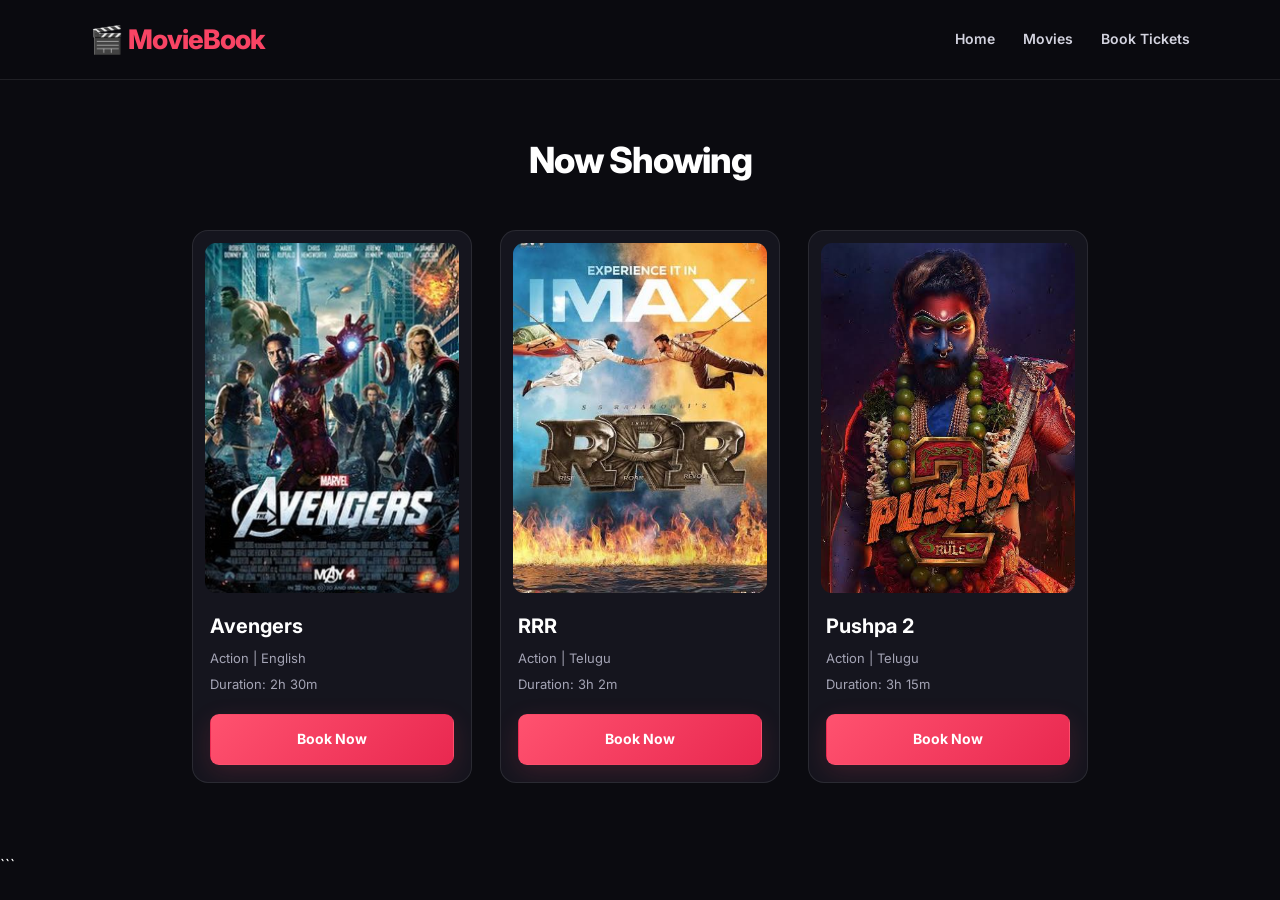
==== movie booking/movies.html @ eedca4fd "Add files via upload" ====
<!DOCTYPE html>
<html lang="en">
<head>
    <meta charset="UTF-8">
    <meta name="viewport" content="width=device-width, initial-scale=1.0">
    <title>Movies - MovieBook</title>
    <link rel="stylesheet" href="style.css">
</head>
<body>

<header>
    <h1>🎬 MovieBook</h1>
    <nav>
        <a href="index.html">Home</a>
        <a href="movies.html">Movies</a>
        <a href="booking.html">Book Tickets</a>
    </nav>
</header>

<h2 class="section-title">Now Showing</h2>

<div class="movie-container">

    <div class="movie-card">
        <img src="images/The Avengers.jpg" alt="The Avengers poster">
        <h3>Avengers</h3>
        <p>Action | English</p>
        <p>Duration: 2h 30m</p>
        <button class="btn"
                onclick="bookMovie('Avengers')">
            Book Now
        </button>
    </div>

    <div class="movie-card">
        <img src="images/RRR.jpg" alt="RRR poster">
        <h3>RRR</h3>
        <p>Action | Telugu</p>
        <p>Duration: 3h 2m</p>
        <button class="btn"
                onclick="bookMovie('RRR')">
            Book Now
        </button>
    </div>

    <div class="movie-card">
        <img src="images/puspha.jpg" alt="puspha poster">
        <h3>Pushpa 2</h3>
        <p>Action | Telugu</p>
        <p>Duration: 3h 15m</p>
        <button class="btn"
                onclick="bookMovie('Pushpa 2')">
            Book Now
        </button>
    </div>

</div>

<script src="script.js"></script>
</body>
</html>
```
---- movie booking/style.css ----
@import url('https://fonts.googleapis.com/css2?family=Inter:wght@400;500;600;700;800&display=swap');

:root {
    --bg: #0b0b10;
    --surface: #15151e;
    --surface-light: #20202c;
    --primary: #f84464;
    --primary-hover: #ff607b;
    --text: #ffffff;
    --muted: #a4a4b5;
    --border: rgba(255, 255, 255, 0.09);
    --radius: 16px;
}

* {
    margin: 0;
    padding: 0;
    box-sizing: border-box;
}

html {
    scroll-behavior: smooth;
}

body {
    font-family: 'Inter', Arial, sans-serif;
    background: var(--bg);
    color: var(--text);
    line-height: 1.6;
    min-height: 100vh;
}

a {
    color: inherit;
    text-decoration: none;
}

button,
input,
select {
    font: inherit;
}

button {
    cursor: pointer;
}

/* NAVIGATION */

header {
    position: sticky;
    top: 0;
    z-index: 100;
    display: flex;
    align-items: center;
    justify-content: space-between;
    gap: 20px;
    padding: 18px 7%;
    background: rgba(11, 11, 16, 0.92);
    backdrop-filter: blur(16px);
    border-bottom: 1px solid var(--border);
}

header h1 {
    font-size: 27px;
    font-weight: 800;
    letter-spacing: -1px;
    color: var(--primary);
    white-space: nowrap;
}

nav {
    display: flex;
    align-items: center;
    gap: 28px;
}

nav a {
    font-size: 14px;
    font-weight: 600;
    color: #d3d3df;
    transition: color 0.25s ease;
}

nav a:hover,
nav a:focus-visible {
    color: var(--primary);
}

/* HOMEPAGE HERO */

.hero {
    min-height: 570px;
    display: flex;
    flex-direction: column;
    align-items: center;
    justify-content: center;
    text-align: center;
    padding: 80px 24px;
    background:
        radial-gradient(
            ellipse at 50% 100%,
            rgba(248, 68, 100, 0.22),
            transparent 55%
        ),
        linear-gradient(135deg, #17121e, #0b0b10 65%);
    border-bottom: 1px solid var(--border);
}

.hero h2 {
    max-width: 850px;
    font-size: clamp(38px, 6vw, 68px);
    line-height: 1.1;
    letter-spacing: -2.5px;
    font-weight: 800;
    margin-bottom: 24px;
}

.hero p {
    max-width: 600px;
    color: var(--muted);
    font-size: 18px;
    margin-bottom: 32px;
}

/* BUTTONS */

.btn {
    display: inline-flex;
    justify-content: center;
    align-items: center;
    gap: 8px;
    padding: 13px 24px;
    border: 1px solid transparent;
    border-radius: 9px;
    background: linear-gradient(135deg, #ff526f, #e92850);
    color: white;
    font-weight: 700;
    font-size: 14px;
    box-shadow: 0 7px 24px rgba(248, 68, 100, 0.16);
    transition:
        transform 0.25s ease,
        box-shadow 0.25s ease,
        background 0.25s ease;
}

.btn:hover {
    transform: translateY(-3px);
    background: linear-gradient(135deg, #ff7087, #f84464);
    box-shadow: 0 12px 28px rgba(248, 68, 100, 0.28);
}

.btn:focus-visible,
.seat:focus-visible,
nav a:focus-visible {
    outline: 2px solid white;
    outline-offset: 4px;
}

/* MOVIE LIST */

.section-title,
.page-title {
    text-align: center;
    font-size: clamp(28px, 4vw, 36px);
    font-weight: 800;
    letter-spacing: -1px;
    margin: 52px 0 30px;
}

.movie-container {
    display: grid;
    grid-template-columns: repeat(3, minmax(0, 280px));
    justify-content: center;
    gap: 28px;
    padding: 10px 7% 70px;
}

.movie-card {
    overflow: hidden;
    background: var(--surface);
    border: 1px solid var(--border);
    border-radius: var(--radius);
    padding: 12px;
    transition:
        transform 0.3s ease,
        border-color 0.3s ease,
        box-shadow 0.3s ease;
}

.movie-card:hover {
    transform: translateY(-8px);
    border-color: rgba(248, 68, 100, 0.55);
    box-shadow: 0 18px 45px rgba(0, 0, 0, 0.3);
}

.movie-card img {
    display: block;
    width: 100%;
    height: 350px;
    object-fit: cover;
    border-radius: 11px;
    background: var(--surface-light);
}

.movie-card h3 {
    font-size: 20px;
    font-weight: 700;
    margin: 17px 5px 6px;
}

.movie-card p {
    font-size: 13px;
    color: var(--muted);
    margin: 5px;
}

.movie-card .btn {
    width: calc(100% - 10px);
    margin: 15px 5px 5px;
}

/* BOOKING FORM */

.booking-box {
    width: min(100% - 32px, 600px);
    margin: 45px auto;
    padding: 34px;
    background: var(--surface);
    border: 1px solid var(--border);
    border-radius: 20px;
    box-shadow: 0 20px 65px rgba(0, 0, 0, 0.22);
}

.booking-box h2 {
    text-align: center;
    font-size: 29px;
    margin-bottom: 25px;
}

.booking-box h3 {
    margin-top: 24px;
    margin-bottom: 10px;
    font-size: 17px;
}

.booking-box label {
    display: block;
    margin: 16px 0 7px;
    font-size: 13px;
    font-weight: 600;
    color: #dddded;
}

.booking-box input,
.booking-box select {
    width: 100%;
    min-height: 48px;
    padding: 12px 14px;
    background: #0e0e15;
    color: white;
    border: 1px solid #333341;
    border-radius: 9px;
    outline: none;
    margin-bottom: 8px;
    transition: border-color 0.2s ease;
}

.booking-box input:focus,
.booking-box select:focus {
    border-color: var(--primary);
}

.booking-box input[readonly] {
    color: #ff8da0;
}

.booking-box p {
    margin: 12px 0;
    color: #dedee9;
}

.booking-box form > .btn {
    width: 100%;
    margin-top: 24px;
}

/* SEAT SELECTION */

.seats {
    display: grid;
    grid-template-columns: repeat(6, minmax(0, 1fr));
    gap: 10px;
    margin: 22px 0;
}

.seat {
    min-width: 0;
    padding: 12px 3px;
    background: #292936;
    color: #eeeeF7;
    border: 1px solid #414151;
    border-radius: 7px;
    font-size: 12px;
    font-weight: 600;
    transition: all 0.2s ease;
}

.seat:hover {
    border-color: var(--primary);
    color: white;
}

.seat.selected {
    background: #2bd69b;
    border-color: #2bd69b;
    color: #071b13;
    box-shadow: 0 0 16px rgba(43, 214, 155, 0.2);
}

/* TICKET CONFIRMATION */

#ticket {
    text-align: center;
}

#ticket h2 {
    color: #2bd69b;
}

#ticket p {
    padding: 10px 0;
    border-bottom: 1px solid var(--border);
    text-align: left;
    overflow-wrap: anywhere;
}

#ticket .btn {
    margin-top: 24px;
}

/* FOOTER */

footer {
    text-align: center;
    padding: 28px 20px;
    color: var(--muted);
    background: #101016;
    border-top: 1px solid var(--border);
    font-size: 13px;
    margin-top: 45px;
}

/* RESPONSIVE DESIGN */

@media (max-width: 900px) {
    header {
        padding: 17px 5%;
    }

    nav {
        gap: 16px;
    }

    .movie-container {
        grid-template-columns: repeat(2, minmax(0, 280px));
        padding-left: 5%;
        padding-right: 5%;
    }

    .hero {
        min-height: 470px;
    }
}

@media (max-width: 600px) {
    header {
        flex-direction: column;
        gap: 12px;
        padding: 15px;
    }

    header h1 {
        font-size: 24px;
    }

    nav {
        flex-wrap: wrap;
        justify-content: center;
        gap: 16px;
    }

    nav a {
        font-size: 13px;
    }

    .hero {
        min-height: 420px;
        padding: 60px 20px;
    }

    .hero h2 {
        letter-spacing: -1px;
    }

    .hero p {
        font-size: 15px;
    }

    .movie-container {
        grid-template-columns: minmax(0, 320px);
        gap: 20px;
    }

    .movie-card img {
        height: 360px;
    }

    .booking-box {
        padding: 22px 17px;
    }

    .seats {
        gap: 7px;
    }

    .seat {
        padding: 11px 2px;
        font-size: 11px;
    }

    .section-title,
    .page-title {
        margin-top: 35px;
    }
}

/* REDUCED MOTION ACCESSIBILITY */

@media (prefers-reduced-motion: reduce) {
    *,
    *::before,
    *::after {
        scroll-behavior: auto !important;
        transition-duration: 0.01ms !important;
    }
}
.booking-app {
    width: min(100% - 32px, 650px);
    margin: 45px auto;
    padding: 32px;
    background: var(--surface);
    border: 1px solid var(--border);
    border-radius: 20px;
    box-shadow: 0 20px 60px rgba(0, 0, 0, 0.25);
}

.booking-app > h2 {
    font-size: 30px;
    text-align: center;
}

.booking-subtitle {
    text-align: center;
    color: var(--muted);
    margin: 8px 0 26px;
}

.booking-progress {
    height: 6px;
    border-radius: 20px;
    background: #30303b;
    overflow: hidden;
}

.progress-fill {
    width: 25%;
    height: 100%;
    background: var(--primary);
    transition: width 0.3s ease;
}

.step-label {
    color: var(--muted);
    font-size: 13px;
    margin: 12px 0 24px;
}

.booking-step {
    display: none;
}

.booking-step.active {
    display: block;
    animation: stepFade 0.25s ease;
}

.booking-step h3 {
    font-size: 21px;
    margin-bottom: 20px;
}

.booking-step label {
    display: block;
    margin: 16px 0 7px;
    font-size: 13px;
    font-weight: 600;
}

.booking-step input,
.booking-step select {
    width: 100%;
    min-height: 48px;
    padding: 12px;
    background: #0e0e15;
    color: white;
    border: 1px solid #373744;
    border-radius: 9px;
}

.booking-step input:focus,
.booking-step select:focus {
    outline: 2px solid var(--primary);
    outline-offset: 1px;
}

.screen-display {
    text-align: center;
    padding: 12px;
    margin: 25px 0;
    border-radius: 50% 50% 8px 8px;
    border-top: 4px solid #f84464;
    color: var(--muted);
    font-size: 12px;
    letter-spacing: 5px;
}

.seat-legend {
    display: flex;
    justify-content: center;
    gap: 24px;
    font-size: 12px;
    color: var(--muted);
    margin-bottom: 20px;
}

.booking-app .seats {
    display: grid;
    grid-template-columns: repeat(6, minmax(0, 1fr));
    gap: 9px;
}

.booking-app .seat {
    background: #292936;
    color: white;
    border: 1px solid #454552;
    border-radius: 7px;
    padding: 11px 2px;
    font-size: 12px;
}

.booking-app .seat.selected {
    background: #2bd69b;
    color: #071b13;
    border-color: #2bd69b;
}

.booking-app .seat:disabled {
    background: #51303a;
    color: #d7a7b1;
    border-color: #51303a;
    cursor: not-allowed;
}

.booking-summary,
.review-details {
    background: #0e0e15;
    border: 1px solid var(--border);
    border-radius: 12px;
    padding: 18px;
    margin-top: 22px;
}

.booking-summary p,
.review-details p {
    margin: 8px 0;
    overflow-wrap: anywhere;
}

.booking-actions {
    display: flex;
    justify-content: space-between;
    gap: 12px;
    margin-top: 30px;
}

.booking-actions .btn,
.secondary-btn {
    min-height: 45px;
    padding: 11px 20px;
    border-radius: 8px;
    font-weight: 700;
}

.secondary-btn {
    background: #292936;
    color: white;
    border: 1px solid #454552;
}

.booking-actions button[hidden] {
    display: none;
}

.demo-note {
    margin-top: 20px;
    font-size: 12px;
    color: #ffbd8a;
}

@keyframes stepFade {
    from {
        opacity: 0;
        transform: translateY(6px);
    }

    to {
        opacity: 1;
        transform: translateY(0);
    }
}

@media (max-width: 600px) {
    .booking-app {
        padding: 22px 16px;
    }

    .booking-app > h2 {
        font-size: 24px;
    }

    .booking-app .seats {
        gap: 6px;
    }

    .booking-app .seat {
        font-size: 10px;
    }

    .booking-actions .btn,
    .secondary-btn {
        padding: 10px 13px;
    }
}
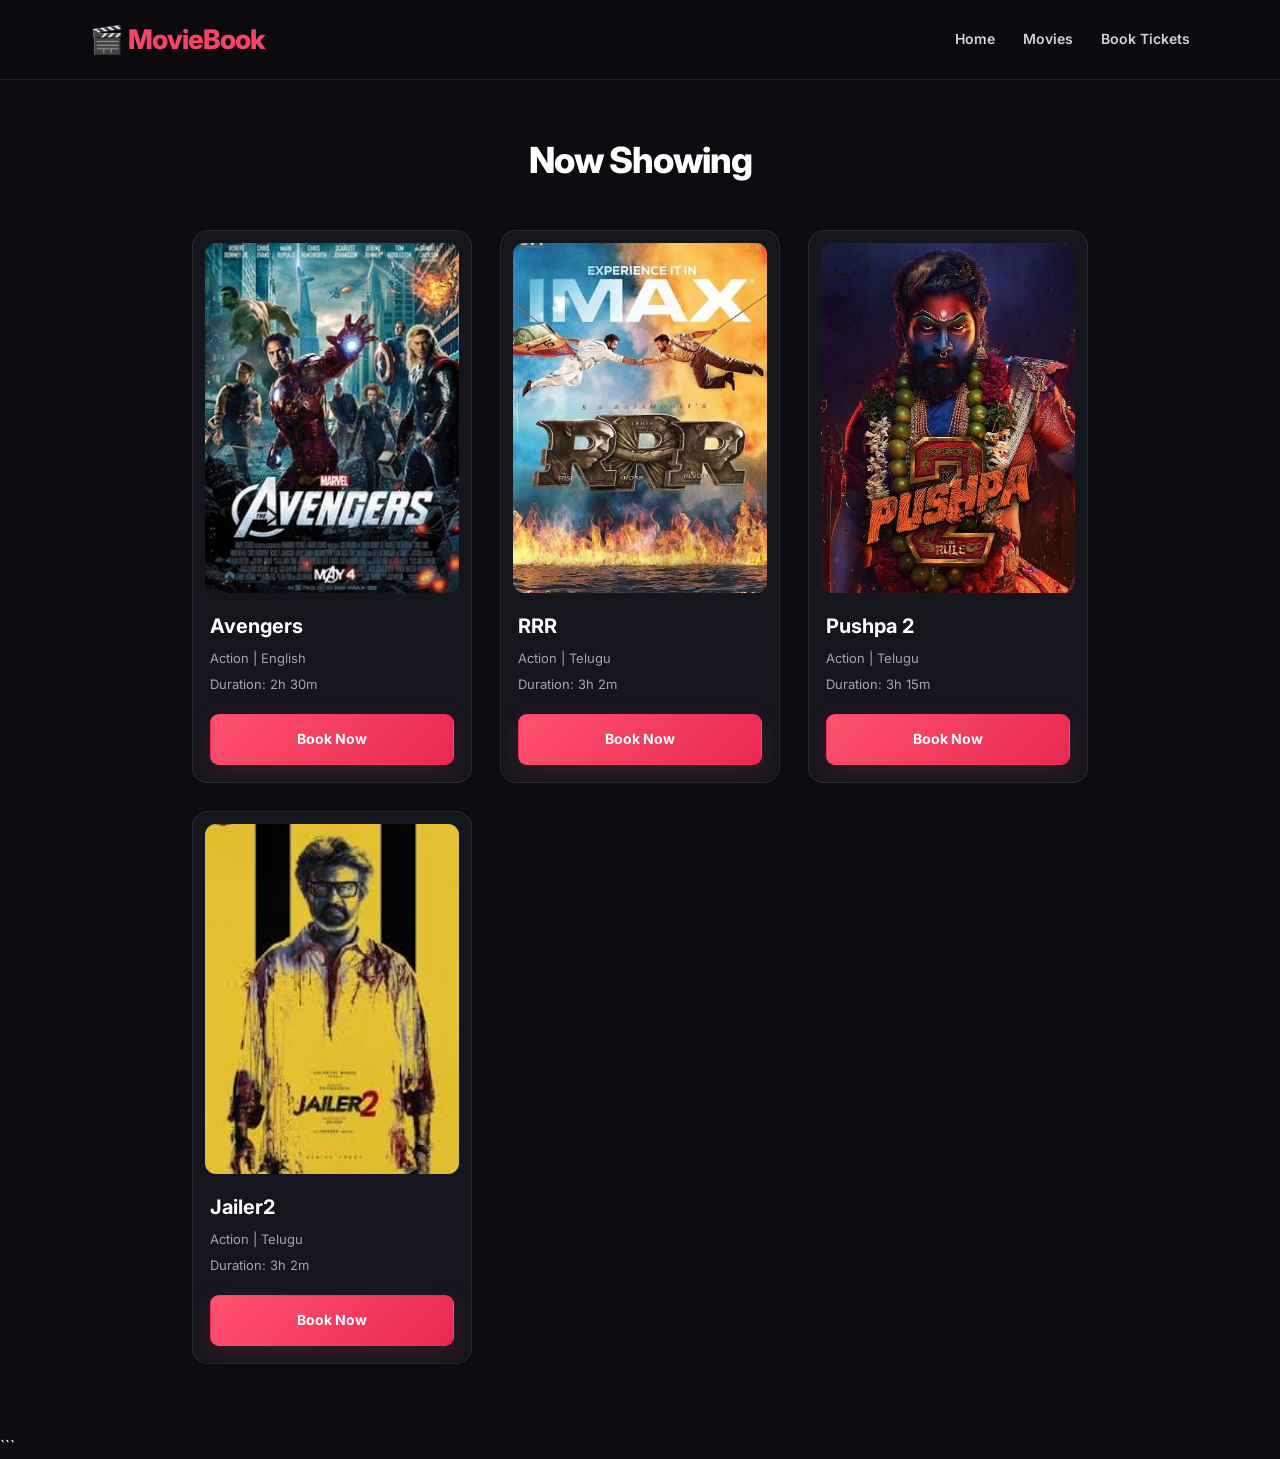
==== commit a5603efc: "Add files via upload" ====
--- a/movie booking/movies.html
+++ b/movie booking/movies.html
@@ -52,6 +52,18 @@
                 onclick="bookMovie('Pushpa 2')">
             Book Now
         </button>
+    
+    </div>
+    
+    <div class="movie-card">
+        <img src="images/Jailer2.jpg" alt="Jailer2 poster">
+        <h3>Jailer2</h3>
+        <p>Action | Telugu</p>
+        <p>Duration: 3h 2m</p>
+        <button class="btn"
+                onclick="bookMovie('Jailer2')">
+            Book Now
+        </button>
     </div>
 
 </div>
